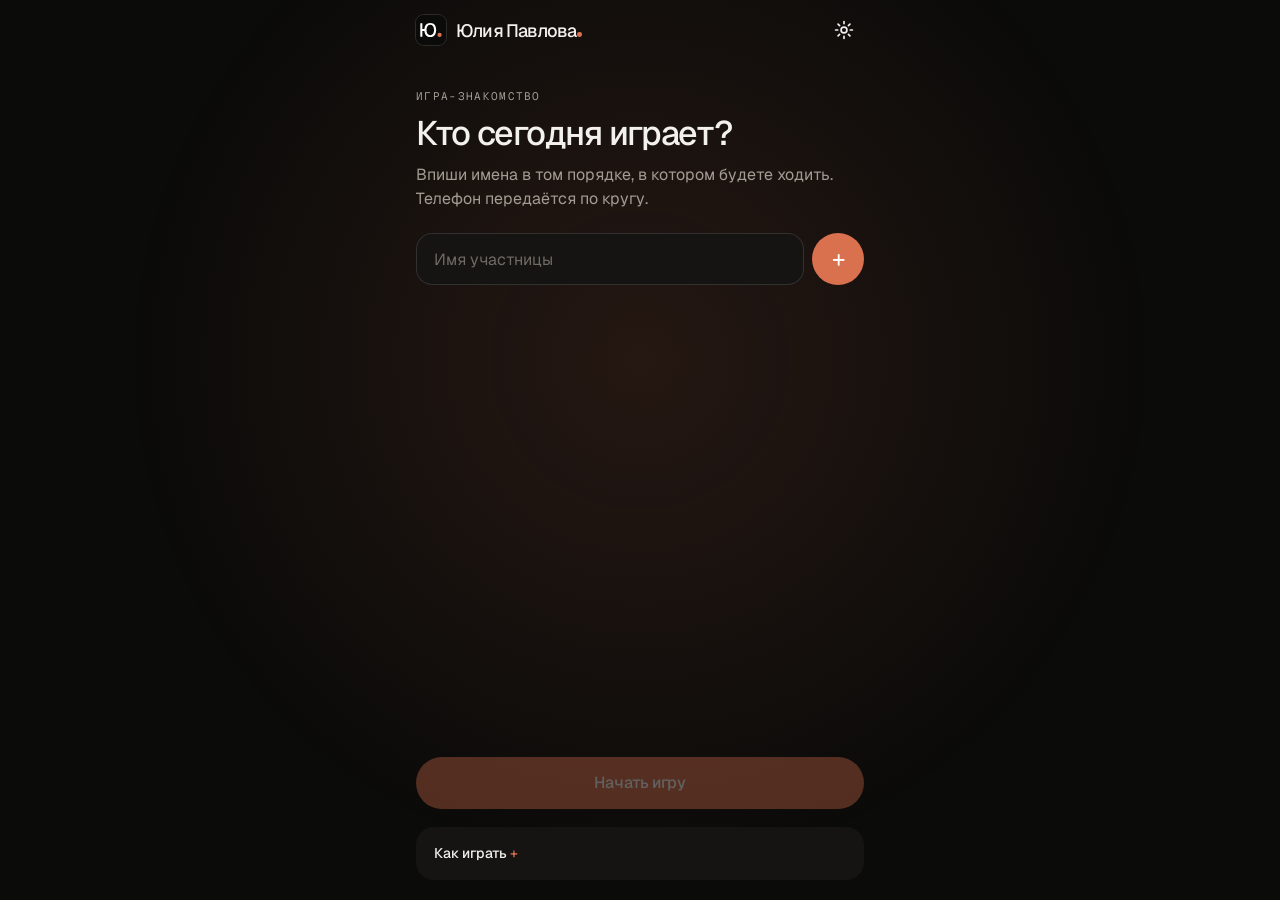
==== igra/index.html @ 31c84697 "Игра: анимации, цветовые темы, русский и английский Co-Authored-By: Claude Fable 5.2 <noreply@anthro" ====
<!doctype html>
<html lang="ru">
<head>
<meta charset="utf-8">
<meta name="viewport" content="width=device-width,initial-scale=1,viewport-fit=cover">
<meta name="theme-color" content="#0B0B0A">
<meta name="robots" content="noindex">
<title>Игра-знакомство · Юлия Павлова</title>
<link rel="icon" href="../favicon.svg" type="image/svg+xml">
<script src="https://telegram.org/js/telegram-web-app.js"></script>
<script>try{var p=JSON.parse(localStorage.getItem('yulia-igra-prefs')||'{}');document.documentElement.dataset.skin=p.skin||'terra';if(p.lang)document.documentElement.lang=p.lang}catch(e){document.documentElement.dataset.skin='terra'}</script>
<link rel="stylesheet" href="style.css">
</head>
<body>
<div class="glow" id="glow-a" aria-hidden="true"></div>
<div class="glow" id="glow-b" aria-hidden="true"></div>
<canvas id="fx" class="fx" aria-hidden="true"></canvas>
<div id="app">

  <!-- Экран 1: участницы -->
  <section class="screen" id="s-setup">
    <header class="top">
      <span class="logo"><img src="../favicon.svg" width="30" height="30" alt=""><span><span id="brand">Юлия Павлова</span><i class="dot"></i></span></span>
      <button id="btn-set" class="icon-btn push" aria-label="Настройки"><svg viewBox="0 0 24 24" width="22" height="22" fill="none" stroke="currentColor" stroke-width="1.8" stroke-linecap="round" stroke-linejoin="round"><circle cx="12" cy="12" r="3.2"/><path d="M12 2.8v2.4M12 18.8v2.4M2.8 12h2.4M18.8 12h2.4M5.5 5.5l1.7 1.7M16.8 16.8l1.7 1.7M5.5 18.5l1.7-1.7M16.8 7.2l1.7-1.7"/></svg></button>
    </header>
    <div class="setup">
      <p class="label">Игра-знакомство</p>
      <h1>Кто сегодня играет?</h1>
      <p class="muted">Впиши имена в том порядке, в котором будете ходить. Телефон передаётся по кругу.</p>
      <form id="add-form" class="add" autocomplete="off">
        <input id="add-name" maxlength="20" placeholder="Имя участницы" enterkeyhint="done">
        <button class="pill accent" type="submit" aria-label="Добавить">+</button>
      </form>
      <ol id="players" class="players"></ol>
      <div class="setup-actions">
        <button id="btn-start" class="pill accent wide" disabled>Начать игру</button>
      </div>
      <details class="rules">
        <summary>Как играть</summary>
        <ol>
          <li>Бросай кубик, фишка пройдёт по полю.</li>
          <li>Цвет клетки — тема. Откроется карточка с началом фразы.</li>
          <li>Продолжи фразу вслух и расскажи, почему, как тебе кажется, она выпала именно тебе.</li>
          <li>Отметь, насколько фраза про тебя: «Точно нет», «И да, и нет» или «Точно да».</li>
          <li>Передай телефон следующей. В конце Юля увидит итоги.</li>
        </ol>
      </details>
    </div>
  </section>

  <!-- Экран 2: поле -->
  <section class="screen" id="s-game" hidden>
    <header class="top">
      <span class="logo small"><img src="../favicon.svg" width="26" height="26" alt=""></span>
      <div id="queue" class="queue" aria-label="Очередь ходов"></div>
      <button id="btn-menu" class="icon-btn" aria-label="Меню">
        <svg viewBox="0 0 24 24" width="22" height="22"><circle cx="5" cy="12" r="1.8"/><circle cx="12" cy="12" r="1.8"/><circle cx="19" cy="12" r="1.8"/></svg>
      </button>
    </header>
    <div class="board-wrap">
      <div id="board" class="board">
        <div class="center">
          <p class="label" id="turn-label">Ходит</p>
          <p class="turn-name" id="turn-name"></p>
          <div class="dice-wrap">
          <div class="scene" id="dice-btn" role="button" tabindex="0" aria-label="Бросить кубик">
            <div class="cube" id="cube">
              <div class="face f1"><i></i></div>
              <div class="face f2"><i></i><i></i></div>
              <div class="face f3"><i></i><i></i><i></i></div>
              <div class="face f4"><i></i><i></i><i></i><i></i></div>
              <div class="face f5"><i></i><i></i><i></i><i></i><i></i></div>
              <div class="face f6"><i></i><i></i><i></i><i></i><i></i><i></i></div>
            </div>
          </div>
          <i class="dice-shadow" aria-hidden="true"></i>
          </div>
          <p class="hint" id="dice-hint">Нажми на кубик</p>
        </div>
      </div>
    </div>
    <ul class="legend" id="legend"></ul>
  </section>

  <!-- Экран 3: итоги -->
  <section class="screen" id="s-summary" hidden>
    <header class="top">
      <button id="btn-back" class="icon-btn" aria-label="Назад к полю">
        <svg viewBox="0 0 24 24" width="22" height="22"><path d="M15 5l-7 7 7 7" fill="none" stroke="currentColor" stroke-width="2" stroke-linecap="round" stroke-linejoin="round"/></svg>
      </button>
      <span class="top-title">Итоги игры</span>
      <span class="icon-btn" aria-hidden="true"></span>
    </header>
    <div id="summary" class="summary"></div>
    <div class="summary-actions">
      <button id="btn-copy" class="pill accent wide">Скопировать итоги</button>
      <button id="btn-new" class="pill ghost wide">Новая игра</button>
    </div>
  </section>

  <!-- Карточка -->
  <div id="card-layer" class="layer" hidden>
    <div class="card-flip" id="card-flip">
      <div class="card back"><span class="back-mark">Ю<i class="dot"></i></span></div>
      <div class="card front" id="card-front">
        <div class="card-head">
          <span class="chip" id="card-theme"></span>
          <span class="card-who" id="card-who"></span>
        </div>
        <p class="phrase" id="card-phrase"></p>
        <p class="card-hint">Продолжи фразу вслух и расскажи, почему она тебе выпала.</p>
        <p class="opt" id="scale-opt" hidden>Шкала по желанию</p>
        <div class="scale" id="scale" role="radiogroup" aria-label="Насколько это про тебя">
          <i class="thumb" id="thumb" aria-hidden="true"></i>
          <button data-v="no" role="radio">Точно нет</button>
          <button data-v="mid" role="radio">И да, и нет</button>
          <button data-v="yes" role="radio">Точно да</button>
        </div>
        <textarea id="card-note" rows="2" maxlength="300" placeholder="Заметка Юли — по желанию"></textarea>
        <div class="card-actions">
          <button class="pill ghost" id="btn-swap">Другая</button>
          <button class="pill accent" id="btn-done" disabled>Дальше</button>
        </div>
      </div>
    </div>
  </div>

  <!-- Меню -->
  <div id="menu-layer" class="layer sheet-layer" hidden>
    <div class="sheet">
      <button class="sheet-item" data-act="summary">Итоги игры</button>
      <button class="sheet-item" data-act="skip">Пропустить ход</button>
      <button class="sheet-item" data-act="players">Изменить участниц</button>
      <button class="sheet-item" data-act="settings">Настройки</button>
      <button class="sheet-item danger" data-act="new">Начать заново</button>
      <button class="sheet-item muted" data-act="close">Закрыть</button>
    </div>
  </div>

  <!-- Настройки -->
  <div id="set-layer" class="layer sheet-layer" hidden>
    <div class="sheet set">
      <p class="label" id="set-lang-l">Язык</p>
      <div class="seg" id="lang-seg"><button data-lang="ru">Русский</button><button data-lang="en">English</button></div>
      <p class="label" id="set-skin-l">Оформление</p>
      <div class="skins" id="skins"></div>
      <p class="label" id="set-sound-l">Звук</p>
      <div class="seg" id="sound-seg"><button data-s="1">Включён</button><button data-s="0">Выключен</button></div>
      <button class="pill accent wide" id="set-done">Готово</button>
    </div>
  </div>

  <div id="toast" class="toast" role="status" aria-live="polite"></div>
</div>
<script src="cards.js"></script>
<script src="cards.en.js"></script>
<script src="app.js"></script>
</body>
</html>
---- igra/style.css ----
@font-face{font-family:'Geist';font-weight:400 600;font-display:swap;src:url(../fonts/Geist-cyrillic-0.woff2) format('woff2');unicode-range:U+0301,U+0400-045F,U+0490-0491,U+04B0-04B1,U+2116}
@font-face{font-family:'Geist';font-weight:400 600;font-display:swap;src:url(../fonts/Geist-latin-1.woff2) format('woff2');unicode-range:U+0000-00FF,U+0131,U+0152-0153,U+2000-206F,U+2212}
@font-face{font-family:'Geist Mono';font-weight:400 500;font-display:swap;src:url(../fonts/GeistMono-cyrillic-2.woff2) format('woff2');unicode-range:U+0301,U+0400-045F,U+0490-0491,U+04B0-04B1,U+2116}
@font-face{font-family:'Geist Mono';font-weight:400 500;font-display:swap;src:url(../fonts/GeistMono-latin-3.woff2) format('woff2');unicode-range:U+0000-00FF,U+0131,U+0152-0153,U+2000-206F,U+2212}

:root{
  --black:#0B0B0A;--panel:#151412;--panel2:#1D1B19;--off:#F3F1EE;--gray:#6F6A63;--gray-d:#A29C94;
  --line:rgba(255,255,255,.12);--accent:#D9714F;--accent-ink:#A9472A;
  --f:'Geist',system-ui,sans-serif;--mono:'Geist Mono',ui-monospace,monospace;
  --ease:cubic-bezier(.16,1,.3,1);
  --safe-b:env(safe-area-inset-bottom,0px);
  --on-accent:#fff;
}
/* Цветовые темы */
[data-skin=milk]{--black:#F3F1EE;--panel:#FFFFFF;--panel2:#E8E5E0;--off:#141312;--gray:#A29C94;--gray-d:#6F6A63;--line:rgba(20,19,18,.12);--accent:#C8603D;--accent-ink:#A9472A}
[data-skin=navy]{--black:#0A0E14;--panel:#121925;--panel2:#1B2433;--off:#EEF2F7;--gray:#66707F;--gray-d:#9AA5B5;--accent:#6FA3D9;--accent-ink:#3F6FA6;--on-accent:#0A0E14}
[data-skin=forest]{--black:#0A0F0C;--panel:#121A15;--panel2:#1A251E;--off:#EFF2EC;--gray:#667066;--gray-d:#9CA79B;--accent:#8FB58A;--accent-ink:#4F7A52;--on-accent:#0A0F0C}
[data-skin=rose]{--black:#F7EDEA;--panel:#FFF8F6;--panel2:#EEDDD9;--off:#2A1D1E;--gray:#B39C99;--gray-d:#7A6462;--line:rgba(42,29,30,.12);--accent:#C4566A;--accent-ink:#9C3B50}
[data-skin=violet]{--black:#0E0D13;--panel:#17151F;--panel2:#211E2C;--off:#F0EEF6;--gray:#6C6880;--gray-d:#A39EB8;--accent:#A493E0;--accent-ink:#6F5BB8;--on-accent:#0E0D13}
*{box-sizing:border-box;margin:0;padding:0}
html,body{height:100%}
body{background:var(--black);color:var(--off);font-family:var(--f);font-size:16px;line-height:1.5;-webkit-font-smoothing:antialiased;-webkit-tap-highlight-color:transparent;overscroll-behavior:none}
button,input,textarea{font:inherit;color:inherit;background:none;border:0}
button{cursor:pointer;touch-action:manipulation;user-select:none;-webkit-user-select:none}
:focus-visible{outline:2px solid var(--accent);outline-offset:3px;border-radius:8px}
[hidden]{display:none!important}

#app{max-width:480px;margin:0 auto;min-height:100%;position:relative;z-index:1}
.screen{min-height:100dvh;display:flex;flex-direction:column;padding:0 16px calc(20px + var(--safe-b))}
.top{display:flex;align-items:center;gap:12px;height:60px;flex:none}
.logo{display:inline-flex;align-items:center;gap:10px;font-weight:500;font-size:18px;letter-spacing:-.045em}
.logo img{border-radius:8px;box-shadow:0 0 0 1px var(--line)}
.push{margin-left:auto}
.dot{display:inline-block;width:.24em;height:.24em;border-radius:50%;background:var(--accent);margin-left:.06em;vertical-align:baseline}
.top-title{flex:1;text-align:center;font-weight:500;letter-spacing:-.02em}
.icon-btn{width:40px;height:40px;border-radius:12px;display:grid;place-items:center;fill:currentColor;flex:none}
.icon-btn:active{background:var(--panel)}

.label{font-family:var(--mono);font-size:11px;letter-spacing:.12em;text-transform:uppercase;color:var(--gray-d)}
.muted{color:var(--gray-d)}
h1{font-size:34px;line-height:1.08;font-weight:500;letter-spacing:-.04em;margin:10px 0 12px}

.pill{display:inline-flex;align-items:center;justify-content:center;gap:8px;height:52px;padding:0 24px;border-radius:999px;font-weight:500;letter-spacing:-.01em;transition:transform 160ms var(--ease),background 200ms,opacity 200ms}
.pill:active{transform:scale(.97)}
.pill.accent{background:var(--accent);color:var(--on-accent)}
.pill.ghost{box-shadow:inset 0 0 0 1px var(--line);color:var(--off)}
.pill.wide{width:100%}
.pill:disabled{opacity:.35;pointer-events:none}

/* Участницы */
.setup{padding-top:28px;display:flex;flex-direction:column;flex:1}
.add{display:flex;gap:8px;margin:22px 0 12px}
.add input{flex:1;height:52px;border-radius:16px;background:var(--panel);padding:0 18px;font-size:16px;box-shadow:inset 0 0 0 1px var(--line)}
.add input::placeholder{color:var(--gray)}
.add .pill{width:52px;padding:0;font-size:24px;font-weight:400}
.players{list-style:none;display:flex;flex-direction:column;gap:8px}
.players li{display:flex;align-items:center;gap:12px;height:52px;padding:0 8px 0 12px;border-radius:16px;background:var(--panel);animation:pop 320ms var(--ease)}
.players .num{font-family:var(--mono);font-size:12px;color:var(--gray);width:18px}
.players .name{flex:1;font-weight:500}
.players .rm{width:40px;height:40px;border-radius:12px;color:var(--gray-d);font-size:20px}
.token-i{width:26px;height:26px;border-radius:50%;display:grid;place-items:center;font-size:12px;font-weight:600;color:#0B0B0A;flex:none}
.setup-actions{display:flex;flex-direction:column;gap:10px;margin-top:auto;padding-top:24px}
.rules{margin-top:18px;padding:16px 18px;border-radius:18px;background:var(--panel);color:var(--gray-d);font-size:14px}
.rules summary{color:var(--off);font-weight:500;cursor:pointer;list-style:none}
.rules summary::after{content:' +';color:var(--accent)}
.rules[open] summary::after{content:' −'}
.rules ol{margin:10px 0 0 18px;display:flex;flex-direction:column;gap:6px}

/* Очередь */
.queue{flex:1;display:flex;gap:6px;overflow-x:auto;scrollbar-width:none;padding:4px 0}
.queue::-webkit-scrollbar{display:none}
.q{display:inline-flex;align-items:center;gap:6px;height:32px;padding:0 12px 0 4px;border-radius:999px;background:var(--panel);font-size:13px;white-space:nowrap;color:var(--gray-d);transition:background 250ms,color 250ms}
.q .token-i{width:24px;height:24px;font-size:11px;box-shadow:0 0 0 1px rgba(11,11,10,.25)}
.q.on{background:var(--off);color:var(--black);font-weight:500}

/* Поле */
.board-wrap{flex:1;display:flex;align-items:center;justify-content:center;padding:8px 0}
.board{--gap:5px;position:relative;width:100%;max-width:420px;display:grid;grid-template-columns:repeat(6,1fr);grid-template-rows:repeat(7,1fr);gap:var(--gap);aspect-ratio:6/7}
.cell{border-radius:12px;position:relative;display:flex;align-items:flex-start;justify-content:flex-start;padding:6px;font-family:var(--mono);font-size:9px;letter-spacing:.04em;text-transform:uppercase;color:rgba(11,11,10,.62);box-shadow:inset 0 0 0 1px rgba(0,0,0,.06);transition:transform 300ms var(--ease),box-shadow 300ms,opacity 300ms}
.board.focus .cell:not(.land){opacity:.28}
.board.intro .cell{animation:cellIn 420ms var(--ease) backwards}
.board.intro .center{animation:fadeUp 520ms var(--ease) 140ms backwards}
.cell.start{background:var(--panel2)!important;color:var(--gray-d);box-shadow:inset 0 0 0 1px var(--line)}
.cell.land{transform:scale(1.08);box-shadow:0 0 0 2px var(--off),0 10px 30px rgba(0,0,0,.5);z-index:2}
.center{grid-column:2/6;grid-row:2/7;border-radius:22px;background:var(--panel);display:flex;flex-direction:column;align-items:center;justify-content:center;text-align:center;padding:12px}
.turn-name{font-size:26px;font-weight:500;letter-spacing:-.035em;line-height:1.1;margin:4px 0 8px;max-width:100%;overflow:hidden;text-overflow:ellipsis;white-space:nowrap}
.hint{font-size:13px;color:var(--gray-d);margin-top:10px;min-height:20px}

.tokens{position:absolute;inset:0;pointer-events:none}
.token{position:absolute;left:0;top:0;width:24px;height:24px;margin:-12px 0 0 -12px;transition:transform 260ms var(--ease);z-index:3}
.token b{position:relative;display:grid;place-items:center;width:100%;height:100%;border-radius:50%;font-size:11px;font-weight:600;color:#0B0B0A;box-shadow:0 0 0 2px var(--black),0 4px 10px rgba(0,0,0,.45);transition:transform 260ms var(--ease);animation:tokenIn 360ms var(--ease) backwards}
.token.me{z-index:4}
.token.me b{transform:scale(1.18)}
.token.me::before{content:'';position:absolute;inset:-5px;border-radius:50%;box-shadow:0 0 0 2px var(--off);opacity:0;animation:halo 2.2s var(--ease) infinite}
.ripple{position:absolute;left:0;top:0;border-radius:12px;pointer-events:none;z-index:2}

/* Кубик */
.dice-wrap{display:grid;justify-items:center;margin:14px 0 4px}
.scene{width:84px;height:84px;perspective:420px;cursor:pointer}
.scene.roll{animation:toss 1150ms cubic-bezier(.3,.6,.4,1)}
.dice-shadow{width:58px;height:10px;margin-top:12px;border-radius:50%;background:rgba(0,0,0,.6);filter:blur(5px)}
.scene.roll + .dice-shadow{animation:tossShadow 1150ms cubic-bezier(.3,.6,.4,1)}
.hint.pop{animation:hintPop 360ms var(--ease)}
.hint b{font-weight:500;color:var(--off)}
.cube{width:100%;height:100%;position:relative;transform-style:preserve-3d;transform:rotateX(-22deg) rotateY(-30deg);transition:transform 1100ms cubic-bezier(.2,.75,.25,1)}
.face{position:absolute;inset:0;border-radius:18px;background:#F6F4F1;box-shadow:inset 0 0 0 1px rgba(0,0,0,.08),inset 0 -6px 14px rgba(0,0,0,.08);display:grid;grid-template:repeat(3,1fr)/repeat(3,1fr);padding:14px;backface-visibility:hidden}
.face i{width:13px;height:13px;border-radius:50%;background:#121211;place-self:center}
.f1 i{background:var(--accent);width:17px;height:17px}
.f1{transform:translateZ(42px)}
.f6{transform:rotateY(180deg) translateZ(42px)}
.f2{transform:rotateY(90deg) translateZ(42px)}
.f5{transform:rotateY(-90deg) translateZ(42px)}
.f3{transform:rotateX(90deg) translateZ(42px)}
.f4{transform:rotateX(-90deg) translateZ(42px)}
.f1 i{grid-area:2/2}
.f2 i:nth-child(1){grid-area:1/1}.f2 i:nth-child(2){grid-area:3/3}
.f3 i:nth-child(1){grid-area:1/1}.f3 i:nth-child(2){grid-area:2/2}.f3 i:nth-child(3){grid-area:3/3}
.f4 i:nth-child(1){grid-area:1/1}.f4 i:nth-child(2){grid-area:1/3}.f4 i:nth-child(3){grid-area:3/1}.f4 i:nth-child(4){grid-area:3/3}
.f5 i:nth-child(1){grid-area:1/1}.f5 i:nth-child(2){grid-area:1/3}.f5 i:nth-child(3){grid-area:2/2}.f5 i:nth-child(4){grid-area:3/1}.f5 i:nth-child(5){grid-area:3/3}
.f6 i:nth-child(1){grid-area:1/1}.f6 i:nth-child(2){grid-area:2/1}.f6 i:nth-child(3){grid-area:3/1}.f6 i:nth-child(4){grid-area:1/3}.f6 i:nth-child(5){grid-area:2/3}.f6 i:nth-child(6){grid-area:3/3}
.scene.busy{pointer-events:none}
.scene.wait .cube{animation:nudge 2.4s var(--ease) infinite}

.legend{list-style:none;display:flex;flex-wrap:wrap;gap:6px 14px;justify-content:center;padding:8px 0 4px;font-size:12px;color:var(--gray-d)}
.legend li{display:inline-flex;align-items:center;gap:6px;transition:color 250ms,opacity 250ms}
.legend.pick li{opacity:.4}
.legend.pick li.on{opacity:1;color:var(--off)}
.legend i{width:10px;height:10px;border-radius:3px}

/* Слои */
.layer{position:fixed;inset:0;z-index:20;display:flex;align-items:center;justify-content:center;padding:16px;background:rgba(6,6,5,.72);backdrop-filter:blur(6px);-webkit-backdrop-filter:blur(6px);animation:fade 240ms ease}
.card-flip{width:100%;max-width:420px;position:relative;perspective:1200px}
.card{border-radius:28px;backface-visibility:hidden;-webkit-backface-visibility:hidden;transition:transform 620ms var(--ease)}
.card.back{position:absolute;inset:0;background:var(--panel);box-shadow:inset 0 0 0 1px var(--line);display:grid;place-items:center;transform:rotateY(0)}
.back-mark{font-size:84px;font-weight:500;letter-spacing:-.06em;display:inline-flex;align-items:flex-end}
.back-mark .dot{width:18px;height:18px;margin:0 0 20px 3px}
.card.front{--gray:#6F6A63;background:#F3F1EE;color:#121211;padding:22px 20px 18px;transform:rotateY(180deg);display:flex;flex-direction:column;max-height:calc(100dvh - 32px);overflow:auto}
.card-flip.open .back{transform:rotateY(-180deg)}
.card-flip.open .front{transform:rotateY(0)}
.card-head{display:flex;align-items:center;justify-content:space-between;gap:10px}
.chip{display:inline-flex;align-items:center;gap:7px;height:30px;padding:0 12px;border-radius:999px;font-family:var(--mono);font-size:11px;letter-spacing:.08em;text-transform:uppercase;color:#121211}
.card-who{font-size:13px;color:var(--gray)}
.phrase{font-size:29px;line-height:1.14;font-weight:500;letter-spacing:-.035em;margin:26px 0 14px;text-wrap:balance}
.card-hint{font-size:14px;color:var(--gray);margin-bottom:20px}
.scale{position:relative;display:grid;grid-template-columns:repeat(3,1fr);gap:6px;padding:5px;border-radius:18px;background:#E7E5E1}
.thumb{position:absolute;top:5px;bottom:5px;left:5px;width:calc((100% - 22px)/3);border-radius:14px;background:#121211;opacity:0;transform:translateX(calc(100% + 6px)) scale(.92);transition:transform 280ms var(--ease),opacity 180ms ease,background-color 200ms ease;pointer-events:none}
.thumb[data-v=no]{opacity:1;transform:translateX(0)}
.thumb[data-v=mid]{opacity:1;transform:translateX(calc(100% + 6px))}
.thumb[data-v=yes]{opacity:1;transform:translateX(calc(200% + 12px));background:var(--accent-ink)}
.opt{font-family:var(--mono);font-size:10px;letter-spacing:.1em;text-transform:uppercase;color:var(--gray);text-align:center;margin-bottom:6px}
.phrase .w{display:inline-block;animation:word 440ms var(--ease) backwards}
.card-flip.fresh .card-hint,.card-flip.fresh .opt,.card-flip.fresh .scale,.card-flip.fresh #card-note,.card-flip.fresh .card-actions{animation:fadeUp 420ms var(--ease) backwards}
.card-flip.fresh .card-hint{animation-delay:620ms}.card-flip.fresh .opt,.card-flip.fresh .scale{animation-delay:690ms}.card-flip.fresh #card-note{animation-delay:750ms}.card-flip.fresh .card-actions{animation-delay:810ms}
.scale button{position:relative;z-index:1;height:48px;border-radius:14px;font-size:14px;font-weight:500;color:#3a3733;transition:color 200ms,transform 160ms var(--ease)}
.scale button:active{transform:scale(.96)}
.scale button[aria-checked=true]{color:#fff}
#card-note{margin-top:10px;width:100%;border-radius:14px;background:#fff;padding:12px 14px;font-size:14px;resize:none;color:#121211;box-shadow:inset 0 0 0 1px rgba(18,18,17,.1)}
#card-note::placeholder{color:#A29C94}
.card-actions{display:grid;grid-template-columns:auto 1fr;gap:8px;margin-top:14px}
.card .pill.ghost{color:#121211;box-shadow:inset 0 0 0 1px rgba(18,18,17,.16)}

.sheet-layer{align-items:flex-end;padding:0}
.sheet{width:100%;max-width:480px;background:var(--panel);border-radius:24px 24px 0 0;padding:10px 10px calc(14px + var(--safe-b));display:flex;flex-direction:column;animation:up 320ms var(--ease)}
.sheet-item{height:54px;border-radius:14px;text-align:left;padding:0 16px;font-weight:500}
.sheet-item:active{background:var(--panel2)}
.sheet-item.danger{color:var(--accent)}
.sheet-item.muted{color:var(--gray-d)}

/* Настройки */
.sheet.set{padding:18px 16px calc(16px + var(--safe-b));gap:10px;max-height:92dvh;overflow:auto}
.sheet.set .label{margin-top:8px}
.seg{display:grid;grid-auto-flow:column;grid-auto-columns:1fr;gap:6px;padding:5px;border-radius:16px;background:var(--panel2)}
.seg button{height:44px;border-radius:12px;font-weight:500;font-size:14px;color:var(--gray-d);transition:background-color 200ms ease,color 200ms ease}
.seg button[aria-pressed=true]{background:var(--off);color:var(--black)}
.skins{display:grid;grid-template-columns:repeat(3,1fr);gap:8px}
.skin{display:flex;flex-direction:column;align-items:center;gap:8px;padding:12px 4px 10px;border-radius:16px;background:var(--panel2);font-size:12px;color:var(--gray-d);transition:transform 160ms var(--ease),box-shadow 200ms ease,color 200ms ease}
.skin:active{transform:scale(.97)}
.skin[aria-pressed=true]{box-shadow:inset 0 0 0 2px var(--accent);color:var(--off)}
.skin i{width:44px;height:44px;border-radius:50%;display:grid;place-items:center;box-shadow:0 0 0 1px rgba(128,128,128,.35)}
.skin i b{width:18px;height:18px;border-radius:50%}
.sheet.set .pill{margin-top:10px;flex:none}

/* Итоги */
.summary{display:flex;flex-direction:column;gap:12px;padding:8px 0 16px;flex:1}
.empty{color:var(--gray-d);text-align:center;padding:40px 0}
.person{background:var(--panel);border-radius:22px;padding:16px;animation:fadeUp 440ms var(--ease) backwards}
.person-head{display:flex;align-items:center;gap:10px;margin-bottom:6px}
.person-head .name{font-weight:500;font-size:18px;letter-spacing:-.02em;flex:1}
.person-head .cnt{font-family:var(--mono);font-size:11px;color:var(--gray)}
.focus{font-size:13px;color:var(--gray-d);margin-bottom:8px}
.focus b{color:var(--accent);font-weight:500}
.entry{padding:10px 0;border-top:1px solid var(--line)}
.entry-top{display:flex;align-items:center;gap:8px;font-family:var(--mono);font-size:10px;letter-spacing:.08em;text-transform:uppercase;color:var(--gray-d)}
.entry-top i{width:8px;height:8px;border-radius:2px}
.entry p{margin-top:4px;font-size:15px;line-height:1.35}
.badge{margin-left:auto;font-family:var(--f);font-size:12px;letter-spacing:0;text-transform:none;padding:2px 9px;border-radius:999px;background:var(--panel2);color:var(--gray-d)}
.badge.yes{background:var(--accent-ink);color:#fff}
.badge.mid{background:var(--gray);color:#fff}
.entry .note{font-size:13px;color:var(--gray-d);margin-top:4px}
.summary-actions{display:flex;flex-direction:column;gap:10px;position:sticky;bottom:0;padding:12px 0 calc(4px + var(--safe-b));background:linear-gradient(transparent,var(--black) 30%)}

.toast{position:fixed;left:50%;bottom:calc(24px + var(--safe-b));transform:translate(-50%,20px);background:var(--off);color:var(--black);padding:12px 18px;border-radius:999px;font-size:14px;font-weight:500;opacity:0;pointer-events:none;transition:opacity 220ms,transform 320ms var(--ease);z-index:40;white-space:nowrap}
.toast.on{opacity:1;transform:translate(-50%,0)}

/* Фон и частицы */
.glow{position:fixed;left:50%;top:40%;width:130vmin;height:130vmin;margin:-65vmin 0 0 -65vmin;border-radius:50%;background:radial-gradient(circle,currentColor 0%,transparent 62%);color:var(--accent);opacity:0;transition:opacity 900ms ease;pointer-events:none;z-index:0;animation:drift 16s ease-in-out infinite alternate}
.glow.on{opacity:.13}
.fx{position:fixed;inset:0;width:100%;height:100%;pointer-events:none;z-index:15}

@keyframes toss{0%{transform:translateY(0) scale(1)}30%{transform:translateY(-14px) scale(1.14)}72%{transform:translateY(0) scale(1)}82%{transform:translateY(2px) scale(1.06,.92)}100%{transform:translateY(0) scale(1)}}
@keyframes tossShadow{0%,72%,100%{transform:scale(1);opacity:1}30%{transform:scale(.55);opacity:.45}}
@keyframes hintPop{from{opacity:0;transform:translateY(6px) scale(.96)}}
@keyframes cellIn{from{opacity:0;transform:scale(.85)}}
@keyframes fadeUp{from{opacity:0;transform:translateY(10px)}}
@keyframes tokenIn{from{opacity:0;transform:translateY(-10px) scale(.9)}}
@keyframes halo{0%{opacity:.55;transform:scale(.8)}70%,100%{opacity:0;transform:scale(1.35)}}
@keyframes word{from{opacity:0;transform:translateY(.35em);filter:blur(4px)}}
@keyframes drift{from{transform:translate(-6%,-4%) scale(1)}to{transform:translate(6%,5%) scale(1.12)}}
@keyframes pop{from{opacity:0;transform:translateY(6px) scale(.98)}}
@keyframes fade{from{opacity:0}}
@keyframes up{from{transform:translateY(100%)}}
@keyframes nudge{0%,70%,100%{translate:0 0}80%{translate:0 -6px}90%{translate:0 0}}

@media (max-height:700px){.phrase{font-size:25px;margin-top:18px}.board{max-width:360px}}
@media (prefers-reduced-motion:reduce){
  *,*::before,*::after{animation-duration:1ms!important;animation-delay:0ms!important;transition-duration:1ms!important}
  .glow,.token.me::before{animation:none!important}
}
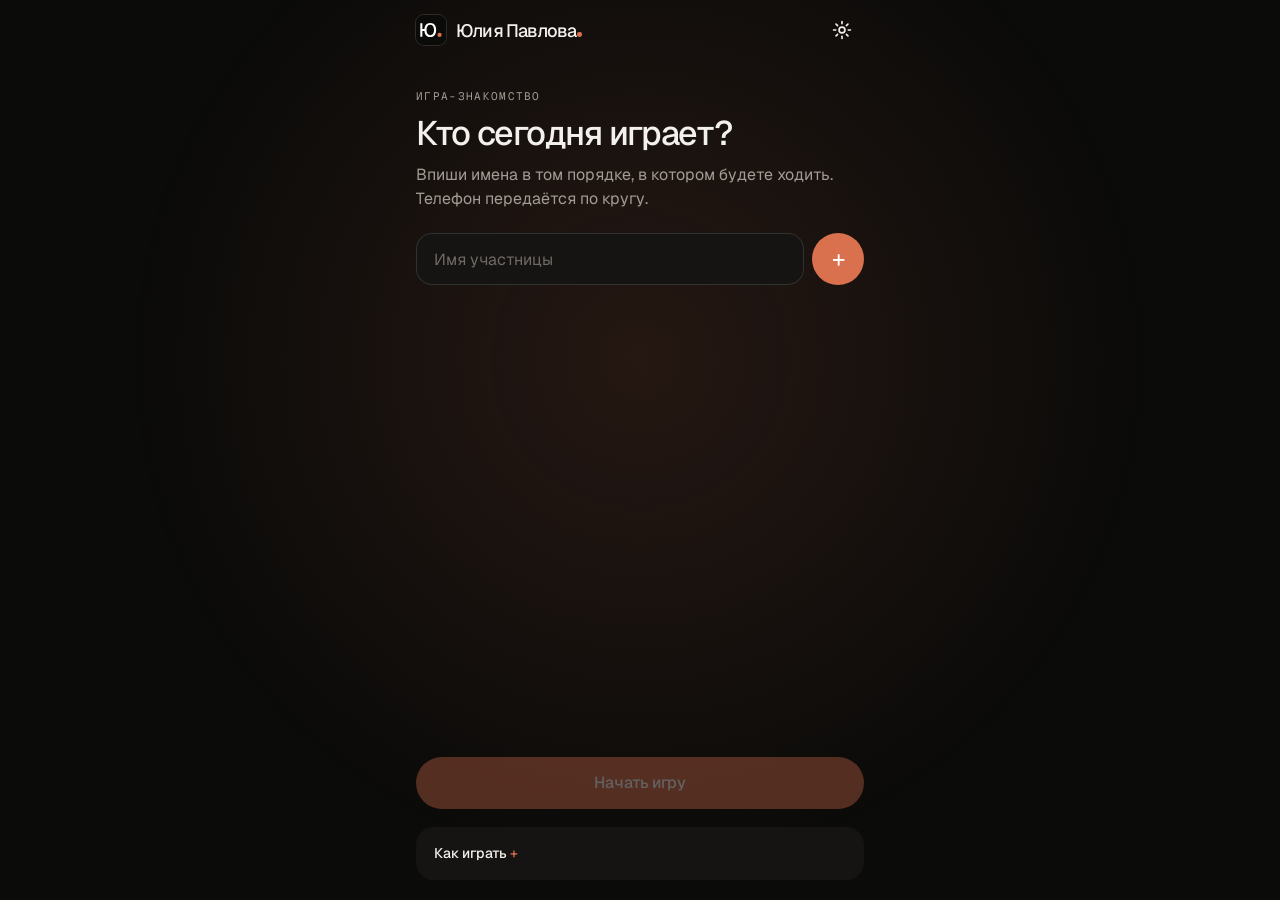
==== commit 8cc96a86: "Исправления по итогам теста: очередь, меню во время броска, «Другая», запуск после перезагрузки Co-A" ====
--- a/igra/index.html
+++ b/igra/index.html
@@ -7,7 +7,7 @@
 <meta name="robots" content="noindex">
 <title>Игра-знакомство · Юлия Павлова</title>
 <link rel="icon" href="../favicon.svg" type="image/svg+xml">
-<script src="https://telegram.org/js/telegram-web-app.js"></script>
+<script defer src="https://telegram.org/js/telegram-web-app.js"></script>
 <script>try{var p=JSON.parse(localStorage.getItem('yulia-igra-prefs')||'{}');document.documentElement.dataset.skin=p.skin||'terra';if(p.lang)document.documentElement.lang=p.lang}catch(e){document.documentElement.dataset.skin='terra'}</script>
 <link rel="stylesheet" href="style.css">
 </head>
@@ -152,8 +152,8 @@
 
   <div id="toast" class="toast" role="status" aria-live="polite"></div>
 </div>
-<script src="cards.js"></script>
-<script src="cards.en.js"></script>
-<script src="app.js"></script>
+<script defer src="cards.js"></script>
+<script defer src="cards.en.js"></script>
+<script defer src="app.js"></script>
 </body>
 </html>
--- a/igra/style.css
+++ b/igra/style.css
@@ -33,7 +33,7 @@
 .push{margin-left:auto}
 .dot{display:inline-block;width:.24em;height:.24em;border-radius:50%;background:var(--accent);margin-left:.06em;vertical-align:baseline}
 .top-title{flex:1;text-align:center;font-weight:500;letter-spacing:-.02em}
-.icon-btn{width:40px;height:40px;border-radius:12px;display:grid;place-items:center;fill:currentColor;flex:none}
+.icon-btn{width:44px;height:44px;border-radius:12px;display:grid;place-items:center;fill:currentColor;flex:none}
 .icon-btn:active{background:var(--panel)}
 
 .label{font-family:var(--mono);font-size:11px;letter-spacing:.12em;text-transform:uppercase;color:var(--gray-d)}
@@ -57,11 +57,11 @@
 .players li{display:flex;align-items:center;gap:12px;height:52px;padding:0 8px 0 12px;border-radius:16px;background:var(--panel);animation:pop 320ms var(--ease)}
 .players .num{font-family:var(--mono);font-size:12px;color:var(--gray);width:18px}
 .players .name{flex:1;font-weight:500}
-.players .rm{width:40px;height:40px;border-radius:12px;color:var(--gray-d);font-size:20px}
+.players .rm{width:44px;height:44px;border-radius:12px;color:var(--gray-d);font-size:20px}
 .token-i{width:26px;height:26px;border-radius:50%;display:grid;place-items:center;font-size:12px;font-weight:600;color:#0B0B0A;flex:none}
 .setup-actions{display:flex;flex-direction:column;gap:10px;margin-top:auto;padding-top:24px}
 .rules{margin-top:18px;padding:16px 18px;border-radius:18px;background:var(--panel);color:var(--gray-d);font-size:14px}
-.rules summary{color:var(--off);font-weight:500;cursor:pointer;list-style:none}
+.rules summary{color:var(--off);font-weight:500;cursor:pointer;list-style:none;padding:8px 0;margin:-8px 0}
 .rules summary::after{content:' +';color:var(--accent)}
 .rules[open] summary::after{content:' −'}
 .rules ol{margin:10px 0 0 18px;display:flex;flex-direction:column;gap:6px}
@@ -90,6 +90,8 @@
 .token{position:absolute;left:0;top:0;width:24px;height:24px;margin:-12px 0 0 -12px;transition:transform 260ms var(--ease);z-index:3}
 .token b{position:relative;display:grid;place-items:center;width:100%;height:100%;border-radius:50%;font-size:11px;font-weight:600;color:#0B0B0A;box-shadow:0 0 0 2px var(--black),0 4px 10px rgba(0,0,0,.45);transition:transform 260ms var(--ease);animation:tokenIn 360ms var(--ease) backwards}
 .token.me{z-index:4}
+.token.sm b{transform:scale(.72)}
+.token.sm.me b{transform:scale(.9)}
 .token.me b{transform:scale(1.18)}
 .token.me::before{content:'';position:absolute;inset:-5px;border-radius:50%;box-shadow:0 0 0 2px var(--off);opacity:0;animation:halo 2.2s var(--ease) infinite}
 .ripple{position:absolute;left:0;top:0;border-radius:12px;pointer-events:none;z-index:2}
@@ -103,7 +105,7 @@
 .hint.pop{animation:hintPop 360ms var(--ease)}
 .hint b{font-weight:500;color:var(--off)}
 .cube{width:100%;height:100%;position:relative;transform-style:preserve-3d;transform:rotateX(-22deg) rotateY(-30deg);transition:transform 1100ms cubic-bezier(.2,.75,.25,1)}
-.face{position:absolute;inset:0;border-radius:18px;background:#F6F4F1;box-shadow:inset 0 0 0 1px rgba(0,0,0,.08),inset 0 -6px 14px rgba(0,0,0,.08);display:grid;grid-template:repeat(3,1fr)/repeat(3,1fr);padding:14px;backface-visibility:hidden}
+.face{position:absolute;inset:0;border-radius:18px;background:#F6F4F1;box-shadow:inset 0 0 0 1px rgba(0,0,0,.18),inset 0 -6px 14px rgba(0,0,0,.1);display:grid;grid-template:repeat(3,1fr)/repeat(3,1fr);padding:14px;backface-visibility:hidden}
 .face i{width:13px;height:13px;border-radius:50%;background:#121211;place-self:center}
 .f1 i{background:var(--accent);width:17px;height:17px}
 .f1{transform:translateZ(42px)}
@@ -224,5 +226,5 @@
 @media (max-height:700px){.phrase{font-size:25px;margin-top:18px}.board{max-width:360px}}
 @media (prefers-reduced-motion:reduce){
   *,*::before,*::after{animation-duration:1ms!important;animation-delay:0ms!important;transition-duration:1ms!important}
-  .glow,.token.me::before{animation:none!important}
+  .glow,.token.me::before,.scene.wait .cube{animation:none!important}
 }
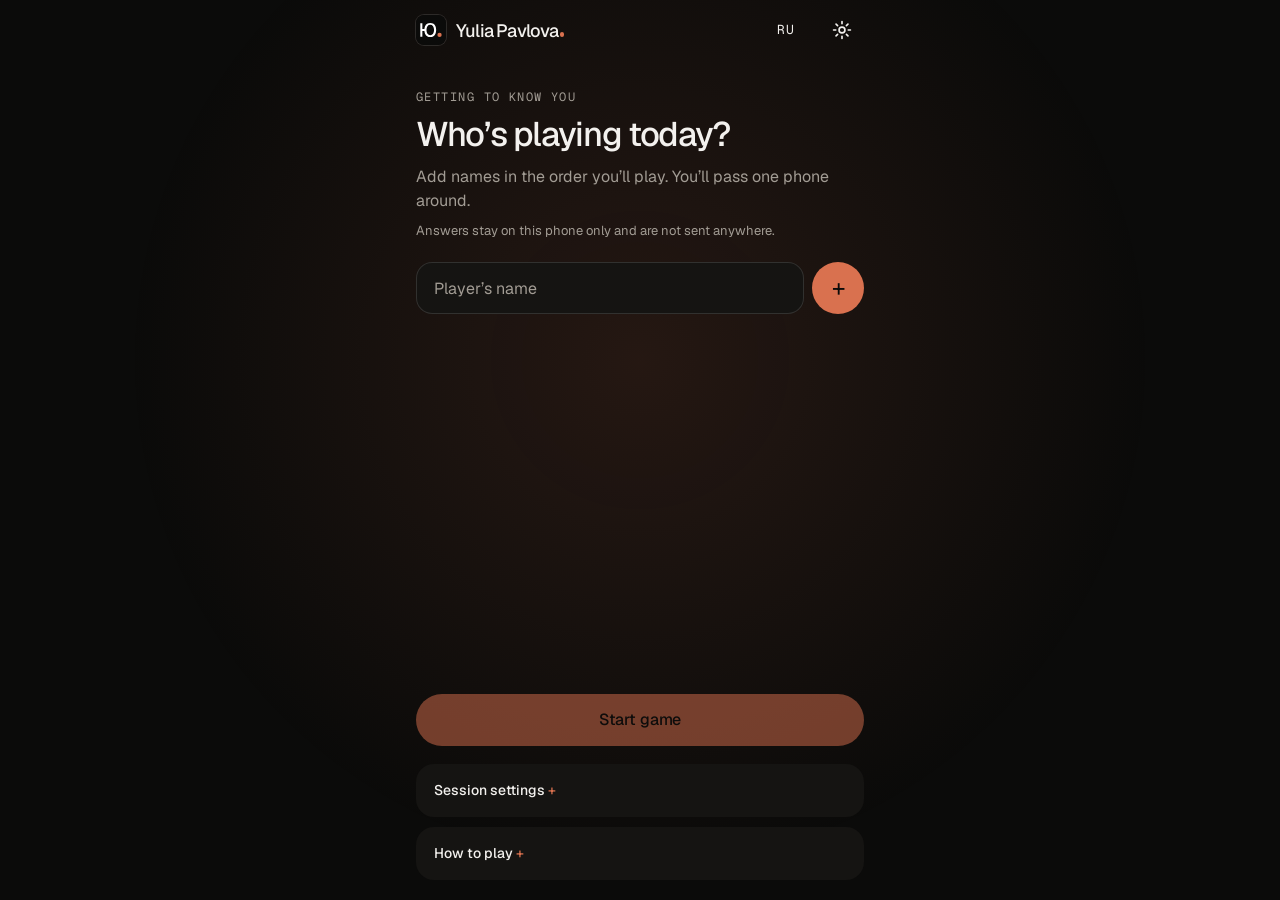
==== commit 17e2a2ba: "Версия 3: решения совета — пас, шкала по желанию, код ведущей, колоды, круги, финал, особые клетки, " ====
--- a/igra/index.html
+++ b/igra/index.html
@@ -5,10 +5,25 @@
 <meta name="viewport" content="width=device-width,initial-scale=1,viewport-fit=cover">
 <meta name="theme-color" content="#0B0B0A">
 <meta name="robots" content="noindex">
-<title>Игра-знакомство · Юлия Павлова</title>
+<title>Игра-знакомство</title>
 <link rel="icon" href="../favicon.svg" type="image/svg+xml">
-<script defer src="https://telegram.org/js/telegram-web-app.js"></script>
-<script>try{var p=JSON.parse(localStorage.getItem('yulia-igra-prefs')||'{}');document.documentElement.dataset.skin=p.skin||'terra';if(p.lang)document.documentElement.lang=p.lang}catch(e){document.documentElement.dataset.skin='terra'}</script>
+<script>
+(function(){
+  var d=document.documentElement,p={};
+  try{p=JSON.parse(localStorage.getItem('yulia-igra-prefs')||'{}')}catch(e){}
+  d.dataset.skin=p.skin||'terra';
+  var l=p.lang,q=(location.search.match(/[?&]lang=(ru|en)/)||[])[1];
+  if(l!=='ru'&&l!=='en'){
+    var ls=navigator.languages||[navigator.language||'en'],ru=false;
+    for(var i=0;i<ls.length;i++)if(String(ls[i]).toLowerCase().indexOf('ru')===0)ru=true;
+    l=q||(ru?'ru':'en');
+  }
+  d.lang=l;
+  // Скрипт Telegram нужен только внутри Telegram: в обычном браузере страница его не ждёт
+  if(/tgWebApp/.test(location.href)||window.TelegramWebviewProxy)
+    document.write('<script src="https://telegram.org/js/telegram-web-app.js"><\/script>');
+})();
+</script>
 <link rel="stylesheet" href="style.css">
 </head>
 <body>
@@ -20,30 +35,38 @@
   <!-- Экран 1: участницы -->
   <section class="screen" id="s-setup">
     <header class="top">
-      <span class="logo"><img src="../favicon.svg" width="30" height="30" alt=""><span><span id="brand">Юлия Павлова</span><i class="dot"></i></span></span>
-      <button id="btn-set" class="icon-btn push" aria-label="Настройки"><svg viewBox="0 0 24 24" width="22" height="22" fill="none" stroke="currentColor" stroke-width="1.8" stroke-linecap="round" stroke-linejoin="round"><circle cx="12" cy="12" r="3.2"/><path d="M12 2.8v2.4M12 18.8v2.4M2.8 12h2.4M18.8 12h2.4M5.5 5.5l1.7 1.7M16.8 16.8l1.7 1.7M5.5 18.5l1.7-1.7M16.8 7.2l1.7-1.7"/></svg></button>
+      <span class="logo"><img class="mark" src="../favicon.svg" width="30" height="30" alt=""><span><span id="brand"></span><i class="dot"></i></span></span>
+      <button id="btn-lang" class="icon-btn txt push"></button>
+      <button id="btn-set" class="icon-btn">
+        <svg viewBox="0 0 24 24" width="22" height="22" fill="none" stroke="currentColor" stroke-width="1.8" stroke-linecap="round" stroke-linejoin="round"><circle cx="12" cy="12" r="3.2"/><path d="M12 2.8v2.4M12 18.8v2.4M2.8 12h2.4M18.8 12h2.4M5.5 5.5l1.7 1.7M16.8 16.8l1.7 1.7M5.5 18.5l1.7-1.7M16.8 7.2l1.7-1.7"/></svg>
+      </button>
     </header>
     <div class="setup">
-      <p class="label">Игра-знакомство</p>
-      <h1>Кто сегодня играет?</h1>
-      <p class="muted">Впиши имена в том порядке, в котором будете ходить. Телефон передаётся по кругу.</p>
+      <p class="label" id="l-game"></p>
+      <h1 id="h1"></h1>
+      <p class="muted" id="setup-sub"></p>
+      <p class="privacy" id="privacy"></p>
       <form id="add-form" class="add" autocomplete="off">
-        <input id="add-name" maxlength="20" placeholder="Имя участницы" enterkeyhint="done">
-        <button class="pill accent" type="submit" aria-label="Добавить">+</button>
+        <input id="add-name" maxlength="20" enterkeyhint="done">
+        <button class="pill accent" type="submit">+</button>
       </form>
       <ol id="players" class="players"></ol>
       <div class="setup-actions">
-        <button id="btn-start" class="pill accent wide" disabled>Начать игру</button>
-      </div>
-      <details class="rules">
-        <summary>Как играть</summary>
-        <ol>
-          <li>Бросай кубик, фишка пройдёт по полю.</li>
-          <li>Цвет клетки — тема. Откроется карточка с началом фразы.</li>
-          <li>Продолжи фразу вслух и расскажи, почему, как тебе кажется, она выпала именно тебе.</li>
-          <li>Отметь, насколько фраза про тебя: «Точно нет», «И да, и нет» или «Точно да».</li>
-          <li>Передай телефон следующей. В конце Юля увидит итоги.</li>
-        </ol>
+        <button id="btn-start" class="pill accent wide" disabled></button>
+      </div>
+      <details class="rules" id="sess">
+        <summary id="sess-title"></summary>
+        <div class="sess">
+          <label class="fld"><span id="l-host"></span><input id="host-name" maxlength="24" autocomplete="off"></label>
+          <div class="fld"><span id="l-topics"></span><div class="chips" id="topics"></div></div>
+          <div class="fld row"><span id="l-warm"></span><button class="switch" id="warm" role="switch"><i></i></button></div>
+          <div class="fld"><span id="l-rounds"></span><div class="seg" id="rounds-seg"><button data-r="1">1</button><button data-r="2">2</button><button data-r="3">3</button><button data-r="0">∞</button></div></div>
+          <label class="fld"><span id="l-code"></span><input id="host-code" inputmode="numeric" maxlength="4" autocomplete="off" placeholder="····"></label>
+        </div>
+      </details>
+      <details class="rules" id="rules">
+        <summary id="rules-title"></summary>
+        <ol><li></li><li></li><li></li><li></li><li></li></ol>
       </details>
     </div>
   </section>
@@ -51,19 +74,19 @@
   <!-- Экран 2: поле -->
   <section class="screen" id="s-game" hidden>
     <header class="top">
-      <span class="logo small"><img src="../favicon.svg" width="26" height="26" alt=""></span>
-      <div id="queue" class="queue" aria-label="Очередь ходов"></div>
-      <button id="btn-menu" class="icon-btn" aria-label="Меню">
+      <span class="logo small"><img class="mark" src="../favicon.svg" width="26" height="26" alt=""></span>
+      <div id="queue" class="queue"></div>
+      <button id="btn-menu" class="icon-btn">
         <svg viewBox="0 0 24 24" width="22" height="22"><circle cx="5" cy="12" r="1.8"/><circle cx="12" cy="12" r="1.8"/><circle cx="19" cy="12" r="1.8"/></svg>
       </button>
     </header>
     <div class="board-wrap">
       <div id="board" class="board">
-        <div class="center">
-          <p class="label" id="turn-label">Ходит</p>
+        <div class="center" id="center">
+          <p class="label" id="turn-label"></p>
           <p class="turn-name" id="turn-name"></p>
           <div class="dice-wrap">
-          <div class="scene" id="dice-btn" role="button" tabindex="0" aria-label="Бросить кубик">
+          <div class="scene" id="dice-btn" role="button" tabindex="0">
             <div class="cube" id="cube">
               <div class="face f1"><i></i></div>
               <div class="face f2"><i></i><i></i></div>
@@ -75,7 +98,7 @@
           </div>
           <i class="dice-shadow" aria-hidden="true"></i>
           </div>
-          <p class="hint" id="dice-hint">Нажми на кубик</p>
+          <p class="hint" id="dice-hint" aria-live="polite"></p>
         </div>
       </div>
     </div>
@@ -85,68 +108,110 @@
   <!-- Экран 3: итоги -->
   <section class="screen" id="s-summary" hidden>
     <header class="top">
-      <button id="btn-back" class="icon-btn" aria-label="Назад к полю">
+      <button id="btn-back" class="icon-btn">
         <svg viewBox="0 0 24 24" width="22" height="22"><path d="M15 5l-7 7 7 7" fill="none" stroke="currentColor" stroke-width="2" stroke-linecap="round" stroke-linejoin="round"/></svg>
       </button>
-      <span class="top-title">Итоги игры</span>
+      <span class="top-title" id="sum-title"></span>
       <span class="icon-btn" aria-hidden="true"></span>
     </header>
     <div id="summary" class="summary"></div>
     <div class="summary-actions">
-      <button id="btn-copy" class="pill accent wide">Скопировать итоги</button>
-      <button id="btn-new" class="pill ghost wide">Новая игра</button>
+      <button id="btn-copy" class="pill accent wide"></button>
+      <button id="btn-new" class="pill ghost wide"></button>
+      <button id="btn-erase" class="link-btn"></button>
+    </div>
+  </section>
+
+  <!-- Экран 4: финал -->
+  <section class="screen" id="s-finale" hidden>
+    <div class="finale">
+      <p class="label" id="fin-label"></p>
+      <h1 id="fin-title"></h1>
+      <p class="fin-lead" id="fin-lead"></p>
+      <p class="fin-phrase" id="fin-phrase"></p>
+      <div class="mosaic" id="mosaic" aria-hidden="true"></div>
+      <p class="muted" id="fin-count"></p>
+      <div class="setup-actions">
+        <button id="fin-more" class="pill accent wide"></button>
+        <button id="fin-sum" class="pill ghost wide"></button>
+      </div>
     </div>
   </section>
 
   <!-- Карточка -->
   <div id="card-layer" class="layer" hidden>
     <div class="card-flip" id="card-flip">
-      <div class="card back"><span class="back-mark">Ю<i class="dot"></i></span></div>
+      <div class="card back" aria-hidden="true"><span class="back-mark" id="back-mark"></span></div>
       <div class="card front" id="card-front">
         <div class="card-head">
           <span class="chip" id="card-theme"></span>
           <span class="card-who" id="card-who"></span>
-        </div>
-        <p class="phrase" id="card-phrase"></p>
-        <p class="card-hint">Продолжи фразу вслух и расскажи, почему она тебе выпала.</p>
-        <p class="opt" id="scale-opt" hidden>Шкала по желанию</p>
-        <div class="scale" id="scale" role="radiogroup" aria-label="Насколько это про тебя">
-          <i class="thumb" id="thumb" aria-hidden="true"></i>
-          <button data-v="no" role="radio">Точно нет</button>
-          <button data-v="mid" role="radio">И да, и нет</button>
-          <button data-v="yes" role="radio">Точно да</button>
-        </div>
-        <textarea id="card-note" rows="2" maxlength="300" placeholder="Заметка Юли — по желанию"></textarea>
+          <button class="lang-mini" id="card-lang"></button>
+        </div>
+        <p class="phrase" id="card-phrase" tabindex="-1"></p>
+        <p class="card-hint" id="card-hint"></p>
+        <div id="scale-wrap">
+          <p class="scale-q"><span id="scale-q"></span><em id="scale-opt"></em></p>
+          <div class="scale" id="scale" role="radiogroup">
+            <i class="thumb" id="thumb" aria-hidden="true"></i>
+            <button data-v="no" role="radio"></button>
+            <button data-v="mid" role="radio"></button>
+            <button data-v="yes" role="radio"></button>
+          </div>
+        </div>
         <div class="card-actions">
-          <button class="pill ghost" id="btn-swap">Другая</button>
-          <button class="pill accent" id="btn-done" disabled>Дальше</button>
-        </div>
-      </div>
+          <button class="pill ghost" id="btn-swap"></button>
+          <button class="pill accent" id="btn-done"></button>
+        </div>
+        <button class="link-btn dark" id="btn-pass"></button>
+      </div>
+    </div>
+  </div>
+
+  <!-- Выбор темы -->
+  <div id="pick-layer" class="layer sheet-layer" hidden>
+    <div class="sheet set">
+      <p class="pick-title" id="pick-title"></p>
+      <div class="pick-list" id="pick-list"></div>
     </div>
   </div>
 
   <!-- Меню -->
   <div id="menu-layer" class="layer sheet-layer" hidden>
     <div class="sheet">
-      <button class="sheet-item" data-act="summary">Итоги игры</button>
-      <button class="sheet-item" data-act="skip">Пропустить ход</button>
-      <button class="sheet-item" data-act="players">Изменить участниц</button>
-      <button class="sheet-item" data-act="settings">Настройки</button>
-      <button class="sheet-item danger" data-act="new">Начать заново</button>
-      <button class="sheet-item muted" data-act="close">Закрыть</button>
+      <button class="sheet-item" data-act="summary"></button>
+      <button class="sheet-item" data-act="finish"></button>
+      <button class="sheet-item" data-act="skip"></button>
+      <button class="sheet-item" data-act="players"></button>
+      <button class="sheet-item" data-act="settings"></button>
+      <button class="sheet-item danger" data-act="new"></button>
+      <button class="sheet-item muted" data-act="close"></button>
     </div>
   </div>
 
   <!-- Настройки -->
   <div id="set-layer" class="layer sheet-layer" hidden>
     <div class="sheet set">
-      <p class="label" id="set-lang-l">Язык</p>
+      <p class="label">Язык / Language</p>
       <div class="seg" id="lang-seg"><button data-lang="ru">Русский</button><button data-lang="en">English</button></div>
-      <p class="label" id="set-skin-l">Оформление</p>
+      <p class="label" id="set-skin-l"></p>
       <div class="skins" id="skins"></div>
-      <p class="label" id="set-sound-l">Звук</p>
-      <div class="seg" id="sound-seg"><button data-s="1">Включён</button><button data-s="0">Выключен</button></div>
-      <button class="pill accent wide" id="set-done">Готово</button>
+      <p class="label" id="set-sound-l"></p>
+      <div class="seg" id="sound-seg"><button data-s="1"></button><button data-s="0"></button></div>
+      <p class="label" id="set-anim-l"></p>
+      <div class="seg" id="anim-seg"><button data-f="0"></button><button data-f="1"></button></div>
+      <button class="pill accent wide" id="set-done"></button>
+    </div>
+  </div>
+
+  <!-- Код ведущей -->
+  <div id="code-layer" class="layer" hidden>
+    <div class="dialog">
+      <h2 id="code-title"></h2>
+      <p class="muted" id="code-text"></p>
+      <input id="code-in" inputmode="numeric" maxlength="4" autocomplete="off" placeholder="····">
+      <button class="pill accent wide" id="code-ok"></button>
+      <button class="pill ghost wide" id="code-alt"></button>
     </div>
   </div>
 
--- a/igra/style.css
+++ b/igra/style.css
@@ -12,7 +12,7 @@
   --on-accent:#fff;
 }
 /* Цветовые темы */
-[data-skin=milk]{--black:#F3F1EE;--panel:#FFFFFF;--panel2:#E8E5E0;--off:#141312;--gray:#A29C94;--gray-d:#6F6A63;--line:rgba(20,19,18,.12);--accent:#C8603D;--accent-ink:#A9472A}
+[data-skin=milk]{--black:#F3F1EE;--panel:#FFFFFF;--panel2:#E8E5E0;--off:#141312;--gray:#A29C94;--gray-d:#645F59;--line:rgba(20,19,18,.12);--accent:#B04E2D;--accent-ink:#A9472A}
 [data-skin=navy]{--black:#0A0E14;--panel:#121925;--panel2:#1B2433;--off:#EEF2F7;--gray:#66707F;--gray-d:#9AA5B5;--accent:#6FA3D9;--accent-ink:#3F6FA6;--on-accent:#0A0E14}
 [data-skin=forest]{--black:#0A0F0C;--panel:#121A15;--panel2:#1A251E;--off:#EFF2EC;--gray:#667066;--gray-d:#9CA79B;--accent:#8FB58A;--accent-ink:#4F7A52;--on-accent:#0A0F0C}
 [data-skin=rose]{--black:#F7EDEA;--panel:#FFF8F6;--panel2:#EEDDD9;--off:#2A1D1E;--gray:#B39C99;--gray-d:#7A6462;--line:rgba(42,29,30,.12);--accent:#C4566A;--accent-ink:#9C3B50}
@@ -228,3 +228,106 @@
   *,*::before,*::after{animation-duration:1ms!important;animation-delay:0ms!important;transition-duration:1ms!important}
   .glow,.token.me::before,.scene.wait .cube{animation:none!important}
 }
+
+/* ===== Версия 3: решения совета ===== */
+:root{--on-accent:#0B0B0A;--dice:#F6F4F1;--pip:#121211;--pip1:var(--accent-ink);--cell-ring:inset 0 0 0 1px rgba(0,0,0,.06);--tok-ring:0 0 0 2px var(--black)}
+[data-skin=milk]{--accent:#B04E2D;--gray-d:#645F59;--on-accent:#fff;--dice:#23211F;--pip:#F3F1EE;--pip1:#E58A6A;--cell-ring:inset 0 0 0 1.5px rgba(20,19,18,.55);--tok-ring:0 0 0 1.5px rgba(20,19,18,.55)}
+[data-skin=rose]{--accent:#B04458;--gray-d:#6E5957;--on-accent:#fff;--dice:#23211F;--pip:#F3F1EE;--pip1:#E0A9A6;--cell-ring:inset 0 0 0 1.5px rgba(42,29,30,.55);--tok-ring:0 0 0 1.5px rgba(42,29,30,.55)}
+[data-skin=milk] .token-i,[data-skin=rose] .token-i{box-shadow:var(--tok-ring)}
+
+/* Контраст */
+.face{background:var(--dice)}
+.face i{background:var(--pip)}
+.f1 i{background:var(--pip1)}
+.add input::placeholder,.fld input::placeholder{color:var(--gray-d)}
+.players .num,.person-head .cnt{color:var(--gray-d)}
+.badge.mid{background:var(--gray-d);color:var(--black)}
+.card.front{--gray:#5F5A54}
+.pill:disabled{opacity:.5}
+
+/* Размеры текста */
+.label{font-size:12px}
+.legend{font-size:14px}
+.q{font-size:14px}
+.card-who,.card-hint,.scale button{font-size:15px}
+.privacy{font-size:13px;color:var(--gray-d);margin-top:8px}
+
+/* Поле */
+.cell{box-shadow:var(--cell-ring);font-size:10px;font-weight:500}
+.cell.special{box-shadow:inset 0 0 0 2px var(--accent)}
+.cell.special.land{box-shadow:0 0 0 2px var(--off),0 10px 30px rgba(0,0,0,.5)}
+.token{width:26px;height:26px;margin:-13px 0 0 -13px}
+.token b{font-size:12px;box-shadow:var(--tok-ring),0 4px 10px rgba(0,0,0,.45)}
+.turn-name{white-space:normal;overflow-wrap:anywhere;display:-webkit-box;-webkit-line-clamp:2;-webkit-box-orient:vertical}
+.turn-name.long{font-size:22px}
+.hint{display:flex;flex-direction:column;align-items:center;gap:2px;font-size:15px;min-height:50px;margin-top:6px}
+.hint .th{display:inline-flex;align-items:center;gap:8px;font-size:20px;font-weight:500;line-height:1.15;letter-spacing:-.02em;color:var(--off)}
+.hint .th i{width:10px;height:10px;border-radius:50%;flex:none;box-shadow:var(--cell-ring)}
+
+/* Шапка и кнопки-ссылки */
+.icon-btn.txt{font-family:var(--mono);font-size:13px;letter-spacing:.06em}
+.link-btn{width:100%;height:44px;font-size:14px;color:var(--gray-d)}
+.link-btn:active{opacity:.6}
+.link-btn.dark{color:#5F5A54;margin-top:4px}
+
+/* Карточка */
+.card-head{gap:10px}
+.chip{flex:none;max-width:58%;white-space:nowrap;overflow:hidden;text-overflow:ellipsis}
+.card-who{margin-left:auto;min-width:0;text-align:right;white-space:nowrap;overflow:hidden;text-overflow:ellipsis}
+.lang-mini{position:relative;flex:none;height:32px;min-width:38px;padding:0 8px;border-radius:999px;font-family:var(--mono);font-size:11px;letter-spacing:.06em;color:#5F5A54;box-shadow:inset 0 0 0 1px rgba(18,18,17,.18)}
+.lang-mini::after{content:'';position:absolute;inset:-6px}
+.back-mark{font-family:var(--mono);font-size:22px;font-weight:500;letter-spacing:.14em;text-transform:uppercase;text-align:center;padding:0 20px}
+.phrase:focus{outline:none}
+.card-hint{margin-bottom:18px}
+.scale-q{display:flex;align-items:baseline;justify-content:space-between;gap:10px;font-size:15px;line-height:1.3;margin-bottom:8px}
+.scale-q em{font-style:normal;font-size:12px;color:var(--gray);white-space:nowrap}
+.card-flip.fresh #scale-wrap,.card-flip.fresh .link-btn{animation:fadeUp 420ms var(--ease) backwards}
+.card-flip.fresh #scale-wrap{animation-delay:690ms}
+.card-flip.fresh .link-btn{animation-delay:870ms}
+
+/* Настройки встречи */
+.rules + .rules{margin-top:10px}
+.sess{display:flex;flex-direction:column;gap:16px;margin-top:14px}
+.fld{display:flex;flex-direction:column;gap:8px;font-size:14px;color:var(--gray-d)}
+.fld.row{flex-direction:row;align-items:center;justify-content:space-between;gap:12px}
+.fld input{height:48px;border-radius:14px;background:var(--panel2);padding:0 14px;font-size:16px;color:var(--off);box-shadow:inset 0 0 0 1px var(--line)}
+.chips{display:flex;flex-wrap:wrap;gap:8px}
+.chip-btn{display:inline-flex;align-items:center;gap:8px;height:44px;padding:0 14px;border-radius:999px;background:var(--panel2);font-size:14px;color:var(--gray-d);opacity:.5;text-decoration:line-through;transition:opacity 200ms ease,box-shadow 200ms ease,color 200ms ease}
+.chip-btn i{width:10px;height:10px;border-radius:50%;box-shadow:var(--cell-ring)}
+.chip-btn[aria-pressed=true]{opacity:1;color:var(--off);text-decoration:none;box-shadow:inset 0 0 0 1px var(--line)}
+.switch{position:relative;flex:none;width:52px;height:32px;border-radius:999px;background:var(--panel2);box-shadow:inset 0 0 0 1px var(--line);transition:background-color 200ms ease}
+.switch::after{content:'';position:absolute;inset:-6px}
+.switch i{position:absolute;top:4px;left:4px;width:24px;height:24px;border-radius:50%;background:var(--gray-d);transition:transform 220ms var(--ease),background-color 200ms ease}
+.switch[aria-checked=true]{background:var(--accent)}
+.switch[aria-checked=true] i{transform:translateX(20px);background:var(--on-accent)}
+
+/* Окно кода и выбор темы */
+.dialog{width:100%;max-width:380px;background:var(--panel);border-radius:26px;padding:24px 20px 20px;display:flex;flex-direction:column;gap:12px;animation:pop 320ms var(--ease)}
+.dialog h2{font-size:22px;font-weight:500;line-height:1.15;letter-spacing:-.03em}
+.dialog input{height:60px;border-radius:16px;background:var(--panel2);text-align:center;font-family:var(--mono);font-size:26px;letter-spacing:.4em;color:var(--off);box-shadow:inset 0 0 0 1px var(--line)}
+.pick-title{font-size:20px;font-weight:500;letter-spacing:-.02em;padding:4px 4px 6px}
+.pick-list{display:flex;flex-direction:column;gap:6px}
+.pick-item{display:flex;align-items:center;gap:12px;height:52px;padding:0 16px;border-radius:14px;background:var(--panel2);font-weight:500;text-align:left;transition:transform 160ms var(--ease)}
+.pick-item:active{transform:scale(.98)}
+.pick-item i{width:14px;height:14px;border-radius:4px;flex:none;box-shadow:var(--cell-ring)}
+
+/* Финал */
+.finale{flex:1;display:flex;flex-direction:column;padding-top:56px}
+.fin-lead{color:var(--gray-d);margin-top:4px}
+.fin-phrase{font-size:28px;line-height:1.15;font-weight:500;letter-spacing:-.035em;margin:14px 0 28px;text-wrap:balance}
+.mosaic{display:flex;flex-wrap:wrap;gap:5px;margin-bottom:10px}
+.mosaic i{width:18px;height:18px;border-radius:5px;box-shadow:var(--cell-ring);animation:cellIn 420ms var(--ease) backwards}
+
+/* Итоги ведущей */
+.summary.quiet .person{animation:none}
+.entry.pass{font-size:14px;color:var(--gray-d)}
+button.badge{position:relative;min-height:28px;padding:4px 10px;cursor:pointer}
+button.badge::after{content:'';position:absolute;inset:-8px}
+.badge.none{background:none;box-shadow:inset 0 0 0 1px var(--line);color:var(--gray-d)}
+.note-btn{display:block;width:100%;min-height:36px;margin-top:6px;text-align:left;font-size:13px;color:var(--gray-d)}
+.note-btn.has{color:var(--off)}
+.note-in{width:100%;margin-top:6px;border-radius:12px;background:var(--panel2);padding:10px 12px;font-size:16px;color:var(--off);box-shadow:inset 0 0 0 1px var(--line);resize:none}
+
+/* Тост */
+.toast{max-width:calc(100vw - 32px);white-space:normal;text-align:center;border-radius:22px;cursor:pointer}
+.toast.on{pointer-events:auto}
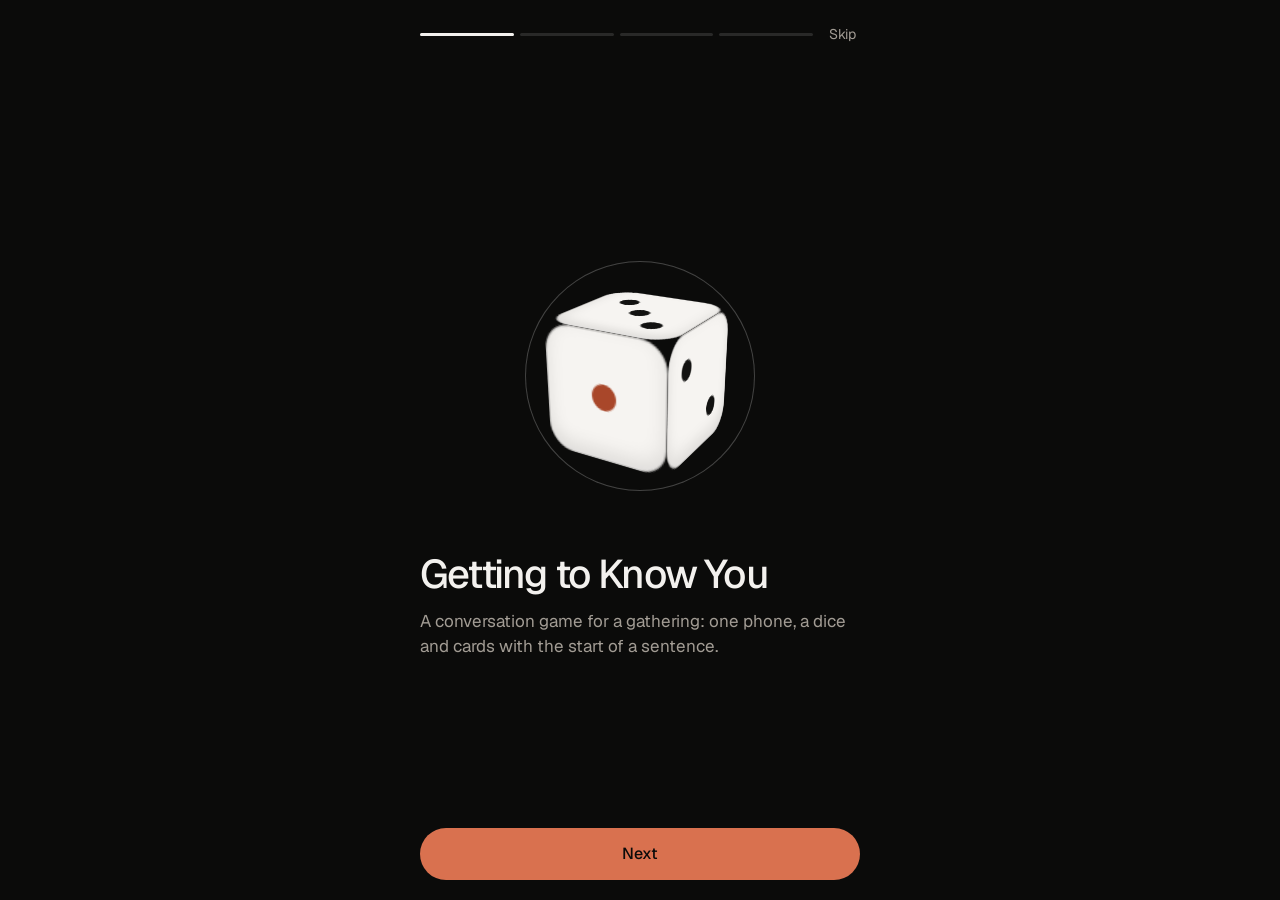
==== commit 7a0c59c0: "Версия 4: вступительная заставка, передача телефона, дополнительный моушн Co-Authored-By: Claude Fab" ====
--- a/igra/index.html
+++ b/igra/index.html
@@ -67,6 +67,7 @@
       <details class="rules" id="rules">
         <summary id="rules-title"></summary>
         <ol><li></li><li></li><li></li><li></li><li></li></ol>
+        <button type="button" class="link-btn" id="intro-replay"></button>
       </details>
     </div>
   </section>
@@ -197,7 +198,7 @@
       <p class="label" id="set-skin-l"></p>
       <div class="skins" id="skins"></div>
       <p class="label" id="set-sound-l"></p>
-      <div class="seg" id="sound-seg"><button data-s="1"></button><button data-s="0"></button></div>
+      <div class="seg" id="sound-seg"><button data-s="0"></button><button data-s="1"></button><button data-s="2"></button></div>
       <p class="label" id="set-anim-l"></p>
       <div class="seg" id="anim-seg"><button data-f="0"></button><button data-f="1"></button></div>
       <button class="pill accent wide" id="set-done"></button>
@@ -215,6 +216,25 @@
     </div>
   </div>
 
+  <!-- Передача телефона -->
+  <div id="handoff" class="handoff" hidden>
+    <p class="label" id="ho-label"></p>
+    <p class="ho-name" id="ho-name"></p>
+    <p class="ho-tap" id="ho-tap"></p>
+  </div>
+
+  <!-- Заставка -->
+  <div id="intro" class="intro" hidden>
+    <div class="intro-in">
+      <div class="intro-top">
+        <div class="intro-dots" id="intro-dots" aria-hidden="true"></div>
+        <button class="link-btn intro-skip" id="intro-skip"></button>
+      </div>
+      <div class="intro-stage" id="intro-stage"></div>
+      <button class="pill accent wide" id="intro-go"></button>
+    </div>
+  </div>
+
   <div id="toast" class="toast" role="status" aria-live="polite"></div>
 </div>
 <script defer src="cards.js"></script>
--- a/igra/style.css
+++ b/igra/style.css
@@ -328,6 +328,76 @@
 .note-btn.has{color:var(--off)}
 .note-in{width:100%;margin-top:6px;border-radius:12px;background:var(--panel2);padding:10px 12px;font-size:16px;color:var(--off);box-shadow:inset 0 0 0 1px var(--line);resize:none}
 
+/* Безопасная зона сверху: вырез и статус-бар */
+.top{height:calc(60px + env(safe-area-inset-top,0px));padding-top:env(safe-area-inset-top,0px)}
+.finale{padding-top:calc(56px + env(safe-area-inset-top,0px))}
+
 /* Тост */
 .toast{max-width:calc(100vw - 32px);white-space:normal;text-align:center;border-radius:22px;cursor:pointer}
 .toast.on{pointer-events:auto}
+
+/* ===== Версия 4: заставка и моушн ===== */
+.w{display:inline-block;animation:word 440ms var(--ease) backwards}
+
+/* Кубик в ожидании: лёгкое покачивание в объёме */
+.scene.wait .cube{animation:nudge 2.4s var(--ease) infinite,sway 5.5s ease-in-out infinite}
+@keyframes sway{0%,100%{rotate:0 1 0 -9deg}50%{rotate:0 1 0 9deg}}
+
+/* Передача телефона: цвет фишки раскрывается кругом от самой фишки */
+.handoff{position:fixed;inset:0;z-index:25;display:flex;flex-direction:column;align-items:center;justify-content:center;gap:10px;padding:24px;text-align:center;color:#121211;cursor:pointer}
+.handoff .label{color:rgba(18,18,17,.62)}
+.ho-name{font-size:54px;line-height:1.02;font-weight:500;letter-spacing:-.045em;overflow-wrap:anywhere;max-width:100%}
+.ho-tap{font-size:14px;color:rgba(18,18,17,.62);margin-top:14px;animation:fadeUp 500ms var(--ease) 700ms backwards}
+
+/* Заставка */
+.intro{position:fixed;inset:0;z-index:30;background:var(--black);display:flex;justify-content:center;overflow:hidden}
+.intro-in{width:100%;max-width:480px;min-width:0;display:flex;flex-direction:column;padding:calc(12px + env(safe-area-inset-top,0px)) 20px calc(20px + var(--safe-b))}
+.intro-top{display:flex;align-items:center;gap:12px;height:44px}
+.intro-dots{display:flex;gap:6px;flex:1}
+.intro-dots i{position:relative;flex:1;height:3px;border-radius:2px;background:var(--line);overflow:hidden}
+.intro-dots i::after{content:'';position:absolute;inset:0;background:var(--off);transform:scaleX(0);transform-origin:0 50%}
+.intro-dots i.done::after{transform:scaleX(1)}
+.intro-dots i.on::after{animation:fill var(--ms,4200ms) linear forwards}
+.intro-skip{width:auto;padding:0 4px;flex:none}
+.intro-stage{flex:1;display:flex;flex-direction:column;justify-content:center;cursor:pointer;min-height:0}
+.intro-vis{position:relative;height:min(40vh,300px);display:grid;place-items:center;margin-bottom:28px}
+.intro-title{font-size:40px;line-height:1.04;font-weight:500;letter-spacing:-.045em;text-wrap:balance}
+.intro-text{font-size:17px;line-height:1.45;color:var(--gray-d);margin-top:14px;animation:fadeUp 520ms var(--ease) 420ms backwards}
+@keyframes fill{to{transform:scaleX(1)}}
+
+/* Сцена 1: кубик */
+.iv-dice{width:84px;height:84px;perspective:420px;transform:scale(1.55);animation:drop 900ms var(--ease) backwards}
+.iv-dice .cube{transition:none;animation:tumble 7s linear infinite}
+.iv-halo{position:absolute;width:230px;height:230px;border-radius:50%;box-shadow:inset 0 0 0 1px var(--line);animation:ring 3.2s var(--ease) infinite}
+.iv-halo + .iv-halo{animation-delay:1.6s}
+@keyframes tumble{from{transform:rotateX(-20deg) rotateY(0deg)}to{transform:rotateX(340deg) rotateY(720deg)}}
+@keyframes drop{from{opacity:0;transform:translateY(-70px) scale(1.2)}}
+@keyframes ring{0%{opacity:.9;transform:scale(.5)}100%{opacity:0;transform:scale(1.25)}}
+
+/* Сцена 2: веер колод */
+.iv-fan{position:relative;width:96px;height:132px;margin-top:30px}
+.iv-card{position:absolute;inset:0;border-radius:14px;padding:10px;font-family:var(--mono);font-size:10px;font-weight:500;letter-spacing:.06em;transform-origin:50% 135%;box-shadow:0 10px 26px rgba(0,0,0,.35),var(--cell-ring);animation:fan 800ms var(--ease) backwards}
+@keyframes fan{from{opacity:0;transform:rotate(0deg) translateY(30px)}}
+
+/* Сцена 3: карточка с фразой */
+.iv-sample{width:min(100%,300px);border-radius:24px;background:#F3F1EE;color:#121211;padding:18px 18px 16px;box-shadow:0 24px 60px rgba(0,0,0,.4);animation:cardIn 800ms var(--ease) backwards}
+.iv-sample .chip{box-shadow:inset 0 0 0 1px rgba(18,18,17,.18)}
+.iv-sample p{font-size:23px;line-height:1.14;font-weight:500;letter-spacing:-.035em;margin:16px 0 18px;min-height:2.3em}
+.iv-scale{position:relative;height:36px;border-radius:14px;background:#E7E5E1}
+.iv-scale i{position:absolute;top:4px;bottom:4px;left:4px;width:calc((100% - 8px)/3);border-radius:10px;background:var(--accent-ink);animation:slide 3.6s var(--ease) 900ms infinite backwards}
+@keyframes cardIn{from{opacity:0;transform:translateY(40px) rotate(-6deg) scale(.92)}}
+@keyframes slide{0%,20%{transform:translateX(0);opacity:0}30%{opacity:1}50%{transform:translateX(100%)}80%,100%{transform:translateX(200%);opacity:1}}
+
+/* Сцена 4: круг участниц */
+.iv-orbit{position:relative;width:210px;height:210px;animation:spin 26s linear infinite}
+.iv-orbit i{position:absolute;left:50%;top:50%;width:38px;height:38px;margin:-19px;border-radius:50%;box-shadow:var(--tok-ring),0 6px 16px rgba(0,0,0,.35);animation:pop2 600ms var(--ease) backwards}
+.iv-core{position:absolute;width:86px;height:86px;border-radius:50%;background:var(--accent);animation:pulse 2.8s ease-in-out infinite}
+@keyframes spin{to{transform:rotate(360deg)}}
+@keyframes pop2{from{opacity:0;scale:.6}}
+@keyframes pulse{0%,100%{transform:scale(.86);opacity:.85}50%{transform:scale(1);opacity:1}}
+
+@media (max-height:680px){.intro-title{font-size:32px}.intro-vis{height:32vh;margin-bottom:18px}.ho-name{font-size:44px}}
+@media (prefers-reduced-motion:reduce){
+  .iv-dice .cube,.iv-orbit,.iv-core,.iv-halo,.iv-scale i,.intro-dots i.on::after{animation:none!important}
+  .intro-dots i.on::after{transform:scaleX(1)}
+}
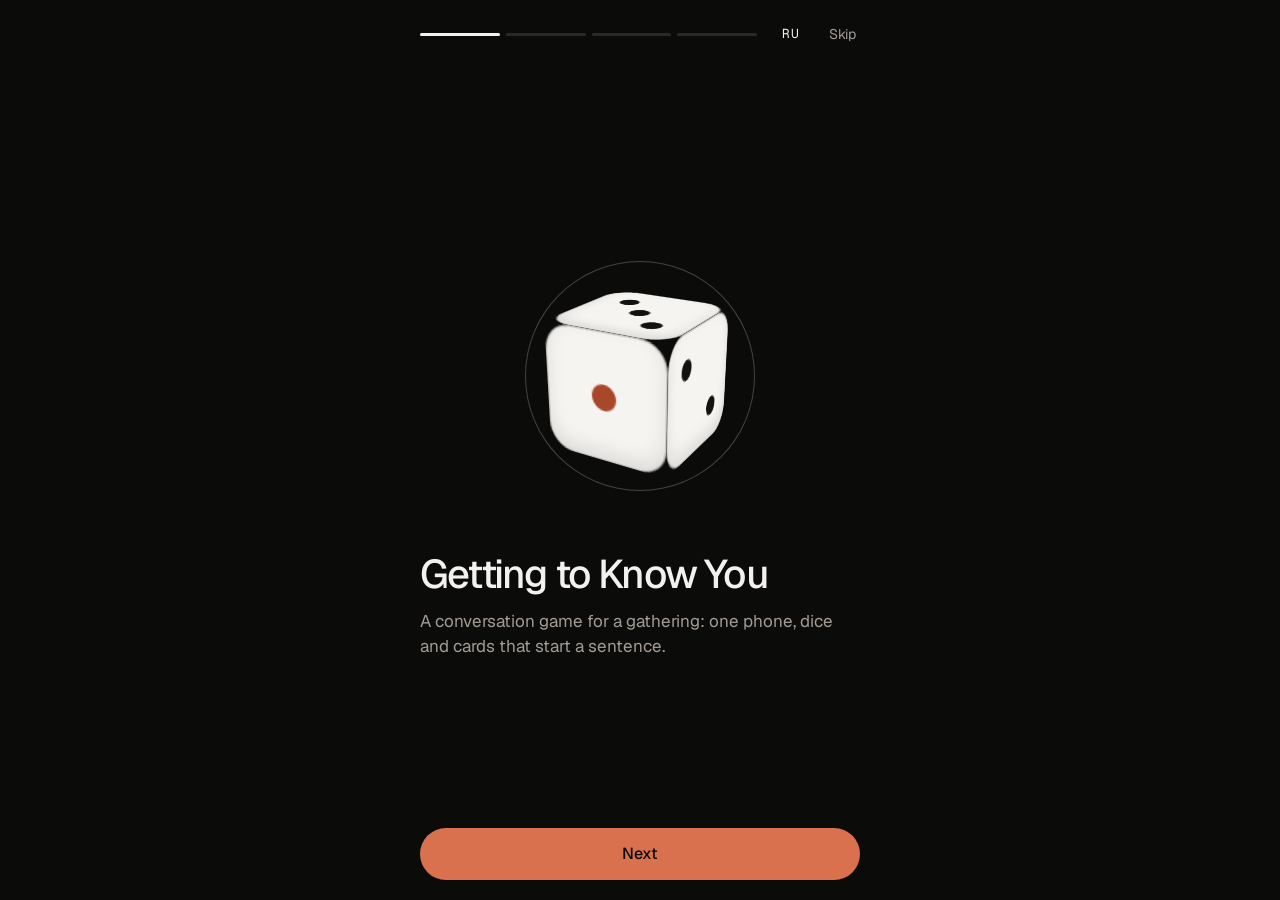
==== commit 8f02ac1b: "Версия 4.2: правки по второму кругу теста — код ведущей, счёт кругов, шестёрка, передача телефона, и" ====
--- a/igra/index.html
+++ b/igra/index.html
@@ -12,19 +12,21 @@
   var d=document.documentElement,p={};
   try{p=JSON.parse(localStorage.getItem('yulia-igra-prefs')||'{}')}catch(e){}
   d.dataset.skin=p.skin||'terra';
-  var l=p.lang,q=(location.search.match(/[?&]lang=(ru|en)/)||[])[1];
-  if(l!=='ru'&&l!=='en'){
+  var l=p.lang,q=(location.search.match(/[?&]lang=(ru|en)/i)||[])[1];
+  if(q)l=q.toLowerCase();
+  else if(l!=='ru'&&l!=='en'){
     var ls=navigator.languages||[navigator.language||'en'],ru=false;
     for(var i=0;i<ls.length;i++)if(String(ls[i]).toLowerCase().indexOf('ru')===0)ru=true;
-    l=q||(ru?'ru':'en');
+    l=ru?'ru':'en';
   }
   d.lang=l;
+  if(l==='en')document.title='Getting to Know You';
   // Скрипт Telegram нужен только внутри Telegram: в обычном браузере страница его не ждёт
   if(/tgWebApp/.test(location.href)||window.TelegramWebviewProxy)
     document.write('<script src="https://telegram.org/js/telegram-web-app.js"><\/script>');
 })();
 </script>
-<link rel="stylesheet" href="style.css">
+<link rel="stylesheet" href="style.css?v=42">
 </head>
 <body>
 <div class="glow" id="glow-a" aria-hidden="true"></div>
@@ -60,8 +62,8 @@
           <label class="fld"><span id="l-host"></span><input id="host-name" maxlength="24" autocomplete="off"></label>
           <div class="fld"><span id="l-topics"></span><div class="chips" id="topics"></div></div>
           <div class="fld row"><span id="l-warm"></span><button class="switch" id="warm" role="switch"><i></i></button></div>
-          <div class="fld"><span id="l-rounds"></span><div class="seg" id="rounds-seg"><button data-r="1">1</button><button data-r="2">2</button><button data-r="3">3</button><button data-r="0">∞</button></div></div>
-          <label class="fld"><span id="l-code"></span><input id="host-code" inputmode="numeric" maxlength="4" autocomplete="off" placeholder="····"></label>
+          <div class="fld"><span id="l-rounds"></span><div class="seg" id="rounds-seg"><button data-r="1">1</button><button data-r="2">2</button><button data-r="3">3</button><button data-r="0">∞</button></div><p class="fld-note" id="rounds-note" hidden></p></div>
+          <div class="fld row"><span id="l-code"></span><button type="button" class="pill ghost sm" id="code-btn"></button></div>
         </div>
       </details>
       <details class="rules" id="rules">
@@ -118,6 +120,7 @@
     <div id="summary" class="summary"></div>
     <div class="summary-actions">
       <button id="btn-copy" class="pill accent wide"></button>
+      <button id="btn-file" class="pill ghost wide"></button>
       <button id="btn-new" class="pill ghost wide"></button>
       <button id="btn-erase" class="link-btn"></button>
     </div>
@@ -135,6 +138,7 @@
       <div class="setup-actions">
         <button id="fin-more" class="pill accent wide"></button>
         <button id="fin-sum" class="pill ghost wide"></button>
+        <button id="fin-new" class="link-btn"></button>
       </div>
     </div>
   </section>
@@ -147,7 +151,6 @@
         <div class="card-head">
           <span class="chip" id="card-theme"></span>
           <span class="card-who" id="card-who"></span>
-          <button class="lang-mini" id="card-lang"></button>
         </div>
         <p class="phrase" id="card-phrase" tabindex="-1"></p>
         <p class="card-hint" id="card-hint"></p>
@@ -164,7 +167,7 @@
           <button class="pill ghost" id="btn-swap"></button>
           <button class="pill accent" id="btn-done"></button>
         </div>
-        <button class="link-btn dark" id="btn-pass"></button>
+        <div class="card-foot"><button class="link-btn dark" id="btn-pass"></button><button class="lang-mini" id="card-lang"></button></div>
       </div>
     </div>
   </div>
@@ -185,6 +188,7 @@
       <button class="sheet-item" data-act="skip"></button>
       <button class="sheet-item" data-act="players"></button>
       <button class="sheet-item" data-act="settings"></button>
+      <button class="sheet-item" data-act="how"></button>
       <button class="sheet-item danger" data-act="new"></button>
       <button class="sheet-item muted" data-act="close"></button>
     </div>
@@ -228,6 +232,7 @@
     <div class="intro-in">
       <div class="intro-top">
         <div class="intro-dots" id="intro-dots" aria-hidden="true"></div>
+        <button class="icon-btn txt" id="intro-lang"></button>
         <button class="link-btn intro-skip" id="intro-skip"></button>
       </div>
       <div class="intro-stage" id="intro-stage"></div>
@@ -237,8 +242,8 @@
 
   <div id="toast" class="toast" role="status" aria-live="polite"></div>
 </div>
-<script defer src="cards.js"></script>
-<script defer src="cards.en.js"></script>
-<script defer src="app.js"></script>
+<script defer src="cards.js?v=42"></script>
+<script defer src="cards.en.js?v=42"></script>
+<script defer src="app.js?v=42"></script>
 </body>
 </html>
--- a/igra/style.css
+++ b/igra/style.css
@@ -401,3 +401,23 @@
   .iv-dice .cube,.iv-orbit,.iv-core,.iv-halo,.iv-scale i,.intro-dots i.on::after{animation:none!important}
   .intro-dots i.on::after{transform:scaleX(1)}
 }
+
+/* ===== Версия 4.2: правки по второму кругу теста ===== */
+#code-in{-webkit-text-security:disc}
+.fld-note{font-size:13px;color:var(--gray-d)}
+.pill.sm{height:40px;padding:0 16px;font-size:14px;flex:none}
+.chip{max-width:70%}
+.hint .soft{font-size:13px;color:var(--gray-d)}
+.card-foot{display:flex;align-items:center;gap:8px;min-height:44px;margin-top:4px}
+.card-foot .link-btn{flex:1;width:auto;margin-top:0;text-align:left;padding-left:4px}
+.card-foot .lang-mini{margin-left:auto}
+.card-flip.fresh .card-foot{animation:fadeUp 420ms var(--ease) 870ms backwards}
+/* рубашка: мелкая сетка точек и название колоды в рамке */
+.card.back{background-image:radial-gradient(circle at 2px 2px,rgba(0,0,0,.1) 1.2px,transparent 1.7px);background-size:16px 16px}
+.back-mark{font-size:24px;padding:10px 18px;border-radius:14px;box-shadow:inset 0 0 0 1.5px currentColor}
+.mosaic{gap:6px}
+.mosaic i{width:26px;height:26px;border-radius:7px}
+/* итоги: кнопки в конце списка, а не поверх него; копирование и файл в один ряд */
+.summary-actions{position:static;display:grid;grid-template-columns:1fr 1fr;gap:10px;background:none}
+.summary-actions #btn-new,.summary-actions #btn-erase{grid-column:1/-1}
+.summary-actions .pill{padding:0 12px;font-size:15px}
